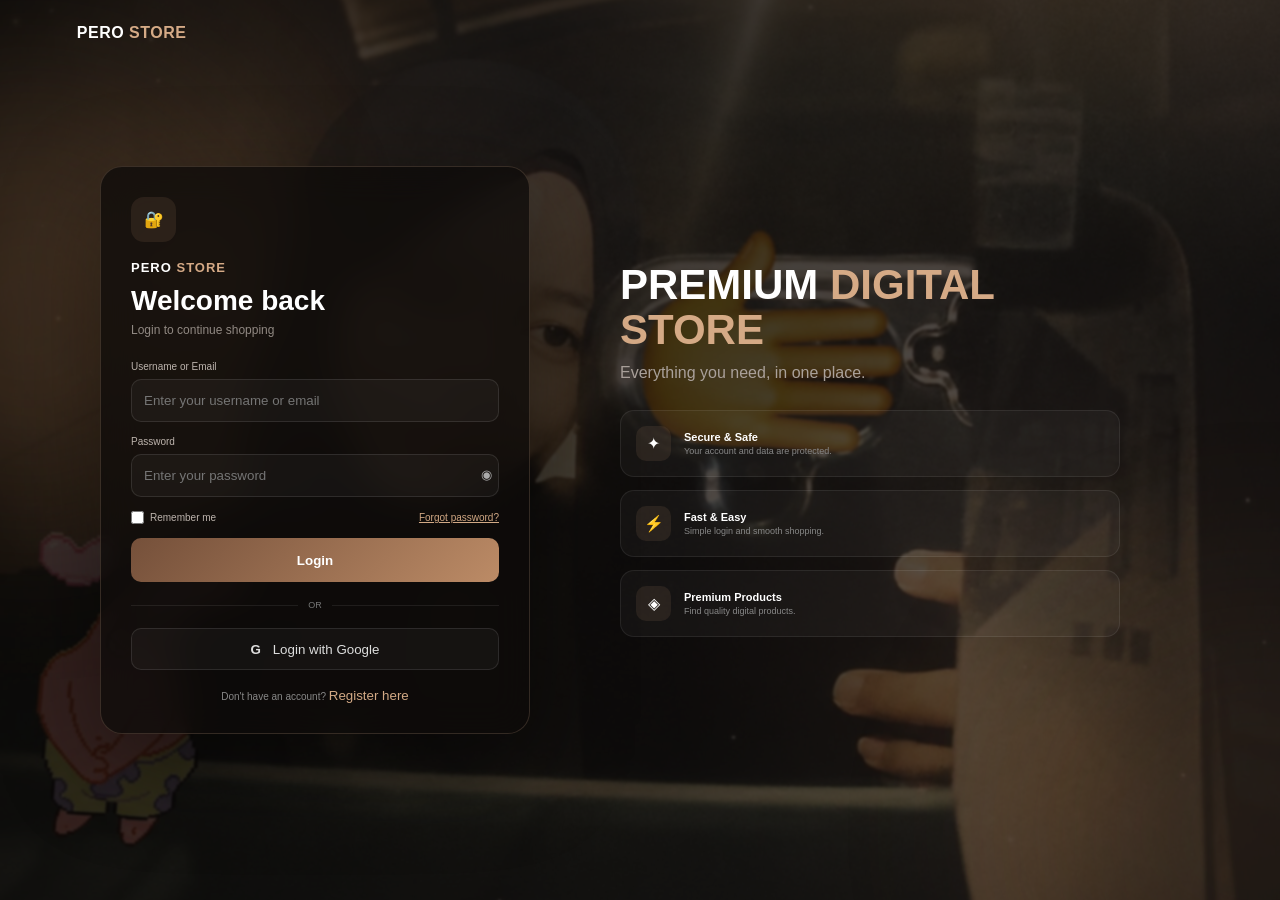
==== store.html @ 730346b2 "Add files via upload" ====
<!doctype html><html lang="id"><head>
<meta charset="UTF-8"><meta name="viewport" content="width=device-width,initial-scale=1">
<title>PERO STORE — Products</title><link rel="stylesheet" href="store.css"></head><body>
<div class="bg"></div><div class="aura a1"></div><div class="aura a2"></div>
<header class="nav"><a class="brand" href="store.html">PERO <span>STORE</span></a>
<nav><a class="active" href="#products">Products</a></nav>
<div class="account"><div class="avatar" id="avatar">P</div><span id="userName">User</span><button id="logout">Logout</button></div></header>

<main>
<section class="hero"><div><small>WELCOME TO PERO STORE</small><h1>PERO STORE<br><span>PRODUCTS.</span></h1><p>Temukan produk digital pilihan dengan tampilan simpel, cepat, dan nyaman.</p></div></section>
<section class="toolbar" id="products-toolbar"><div><h2>Products</h2><p id="resultText"></p></div><div class="tools"><input id="search" placeholder="Search products..."></div></section>
<section class="products" id="products"></section>
</main>

<div class="modal" id="detailModal"><div class="modal-card detail"><button class="close" id="closeDetail">×</button>
<div class="detail-grid"><div class="detail-image" id="detailImage"></div><div class="detail-info"><span class="tag">DIGITAL PRODUCT</span><h2 id="detailName"></h2><p id="detailDesc"></p><h3>Pilih Paket</h3><div class="options" id="options"></div><div class="chosen-price" id="chosenPrice"></div><button class="buy-now" id="buyNow">Buy Now</button></div></div></div></div>

<div class="modal" id="checkoutModal"><div class="modal-card checkout"><button class="close" id="closeCheckout">×</button>
<small>PERO STORE CHECKOUT</small><h2>Complete your purchase</h2><p class="selected">Product: <b id="checkoutProduct"></b> · <b id="checkoutPrice"></b></p>

<div class="payment-section">
<h3>Choose Payment Method</h3><p class="payment-desc">Pilih metode pembayaran yang ingin kamu gunakan.</p>
<div class="payment-options">
<button class="payment-card" id="qrisPayment" type="button"><div class="payment-icon">▦</div><div class="payment-info"><b>QRIS</b><span>Scan QR untuk melakukan pembayaran</span></div><span class="payment-arrow">›</span></button>
<button class="payment-card" id="saweriaPayment" type="button"><div class="payment-icon">S</div><div class="payment-info"><b>Saweria</b><span>Lanjut ke halaman Saweria</span></div><span class="payment-arrow">›</span></button>
</div></div>

<div class="payment-panel" id="qrisPanel"><div class="maintenance-box"><div class="maintenance-icon">⚠</div><div><strong>QRIS MAINTENANCE</strong><p>Pembayaran menggunakan QRIS sedang dalam maintenance.</p></div></div><div class="step"><b>QRIS sementara tidak tersedia</b><p>Silakan gunakan metode pembayaran Saweria untuk sementara.</p></div></div>

<div class="payment-panel" id="saweriaPanel"><div class="saweria-box"><div class="saweria-logo">S</div><div><strong>SAWERIA</strong><p>Lanjut ke halaman Saweria untuk proses pembayaran.</p></div></div><a class="saweria-button" href="https://saweria.co/pero0" target="_blank" rel="noopener" id="openSaweria">Lanjut ke Saweria ↗</a></div>

<div class="after-payment"><div class="step"><b>1. Screenshot bukti pembayaran</b><p>Setelah pembayaran berhasil, screenshot bukti pembayaran kamu dengan jelas.</p></div><div class="step"><b>2. Kirim bukti pembayaran</b><p>Kirim bukti pembayaran dan beritahu product apa yang dibeli.</p><a class="wa" id="waButton" href="https://wa.me/6282385143705" target="_blank" rel="noopener">Kirim Bukti via WhatsApp ↗</a></div></div>
</div></div>
<div id="toast"></div><script src="store.js"></script></body></html>
---- store.css ----
*{box-sizing:border-box;margin:0;padding:0}html{scroll-behavior:smooth}body{font-family:Arial,sans-serif;background:#080706;color:#fff;min-height:100vh;overflow-x:hidden}.bg{position:fixed;inset:-3%;background:linear-gradient(115deg,rgba(8,7,6,.88),rgba(18,13,10,.72)),url("background.jpg") center/cover no-repeat;filter:blur(1.2px);transform:scale(1.02);z-index:-3}.bg:after{content:"";position:absolute;inset:0;background:radial-gradient(circle at 18% 25%,rgba(220,170,120,.13),transparent 28%),radial-gradient(circle at 80% 70%,rgba(150,110,80,.10),transparent 30%)}.aura{position:fixed;border-radius:50%;filter:blur(90px);pointer-events:none;z-index:-2}.a1{width:420px;height:420px;left:-180px;top:8%;background:rgba(196,137,91,.16)}.a2{width:500px;height:500px;right:-220px;bottom:-190px;background:rgba(122,92,67,.14)}body:before{content:"";position:fixed;inset:0;pointer-events:none;opacity:.35;background-image:radial-gradient(circle,rgba(255,255,255,.22) 1px,transparent 1px);background-size:90px 90px;mask-image:linear-gradient(to bottom,transparent,black 25%,black 75%,transparent)}.nav{height:70px;padding:0 6%;display:flex;align-items:center;gap:50px;background:rgba(8,7,6,.72);border-bottom:1px solid rgba(255,220,190,.10);backdrop-filter:blur(18px);position:sticky;top:0;z-index:10}.brand{font-size:21px;font-weight:900;color:#fff;text-decoration:none}.brand span{color:#d8b08c}.nav nav{display:flex;gap:28px}.nav nav a{color:#aaa;text-decoration:none;font-size:13px}.nav nav .active{color:#fff}.account{margin-left:auto;display:flex;align-items:center;gap:9px;font-size:12px}.account button{background:rgba(255,255,255,.045);border:1px solid rgba(255,255,255,.12);color:#ddd;border-radius:9px;padding:9px 12px;cursor:pointer}.avatar{width:32px;height:32px;border-radius:50%;display:grid;place-items:center;background:linear-gradient(135deg,#75533d,#d1a57e);font-weight:bold}main{width:min(1180px,90%);margin:auto}.hero{padding:55px 0 45px;display:flex;align-items:center}.hero small{color:#d3ad8d;letter-spacing:3px;font-size:10px}.hero h1{font-size:55px;line-height:1;margin:12px 0}.hero h1 span{color:#d4a77f;text-shadow:0 0 25px rgba(210,165,125,.28)}.hero p{color:#aaa19b;max-width:510px;line-height:1.6;font-size:13px}.toolbar{display:flex;justify-content:space-between;align-items:end;padding:20px 0;border-bottom:1px solid rgba(255,255,255,.08)}.toolbar h2{font-size:25px}.toolbar p{font-size:11px;color:#777}.tools{display:flex;gap:9px}.tools input,.tools select{height:40px;background:rgba(12,10,9,.84);border:1px solid rgba(210,170,135,.25);border-radius:8px;color:#ddd;padding:0 12px;outline:none}.products{display:grid;grid-template-columns:repeat(4,1fr);gap:18px;padding:24px 0 70px}.product{background:rgba(12,10,9,.82);border:1px solid rgba(220,180,145,.12);border-radius:14px;overflow:hidden;transition:.2s;backdrop-filter:blur(8px)}.product:hover{transform:translateY(-5px);border-color:rgba(220,180,145,.36);box-shadow:0 0 35px rgba(120,80,50,.14)}.cover{height:210px}.cover img{width:100%;height:100%;object-fit:cover}.product-body{padding:14px}.tag{font-size:9px;color:#d7b394;border:1px solid rgba(220,180,145,.18);background:rgba(180,130,90,.10);padding:4px 7px;border-radius:20px}.product h3{margin:10px 0 5px;font-size:15px}.product p{font-size:10px;color:#88818a;line-height:1.5}.price-row{display:flex;justify-content:space-between;align-items:center;margin-top:14px}.price{color:#d6b393;font-weight:800;font-size:12px}.buy,.buy-now{border:0;border-radius:8px;background:linear-gradient(135deg,#77513b,#bd8c67);color:#fff;padding:10px 13px;font-size:10px;font-weight:bold;cursor:pointer}.empty-products{grid-column:1/-1;padding:100px;text-align:center;border:1px dashed rgba(220,180,145,.22);border-radius:16px;color:#aaa}.modal{display:none;position:fixed;inset:0;background:rgba(0,0,0,.72);backdrop-filter:blur(10px);z-index:30;align-items:center;justify-content:center;padding:20px}.modal.show{display:flex}.modal-card{width:min(900px,100%);max-height:92vh;overflow:auto;background:rgba(12,10,9,.96);border:1px solid rgba(220,180,145,.20);border-radius:18px;box-shadow:0 30px 100px #000;position:relative;padding:28px}.close{position:absolute;right:16px;top:12px;background:rgba(255,255,255,.05);border:1px solid rgba(255,255,255,.10);color:#aaa;border-radius:8px;font-size:23px;width:35px;height:35px;cursor:pointer}.detail-grid{display:grid;grid-template-columns:1fr 1fr;gap:28px}.detail-image{height:390px;border-radius:14px;overflow:hidden}.detail-image img{width:100%;height:100%;object-fit:cover}.detail-info h2{font-size:30px;margin:10px 0}.detail-info p{color:#aaa;line-height:1.7;font-size:12px}.detail-info h3{font-size:13px;margin:20px 0 8px}.options{display:flex;flex-direction:column;gap:9px}.option{display:flex;justify-content:space-between;align-items:center;text-align:left;background:#0d0b0a;border:1px solid rgba(255,255,255,.08);color:#fff;border-radius:10px;padding:13px;cursor:pointer}.option.selected{border-color:rgba(215,170,130,.60);background:rgba(180,130,90,.13);box-shadow:0 0 22px rgba(180,130,90,.10)}.option b,.option small{display:block}.option b{font-size:12px}.option small{font-size:9px;color:#888;margin-top:4px}.option strong{color:#d6ae8c}.chosen-price{font-size:24px;color:#d6b393;font-weight:900;margin:20px 0}.buy-now{width:100%;font-size:13px}.checkout{width:min(650px,100%)}.checkout>small{color:#d3ad8d;letter-spacing:2px;font-size:9px}.checkout h2{margin:8px 0}.selected{color:#aaa;font-size:12px;margin-bottom:18px}.payment-section{margin-top:12px}.payment-section h3{font-size:14px;margin-bottom:5px}.payment-desc{opacity:.62;font-size:12px;margin-bottom:14px}.payment-options{display:grid;gap:10px}.payment-card{width:100%;border:1px solid rgba(255,255,255,.09);background:rgba(255,255,255,.035);border-radius:15px;padding:14px;display:flex;align-items:center;gap:12px;text-align:left;color:#fff;cursor:pointer;transition:.2s}.payment-card:hover{transform:translateY(-2px);border-color:rgba(220,180,145,.34);background:rgba(255,255,255,.06)}.payment-icon{width:42px;height:42px;border-radius:12px;display:grid;place-items:center;font-weight:900;font-size:19px;background:rgba(210,170,130,.10);color:#dfbb9c}.payment-info{display:flex;flex-direction:column;gap:3px;flex:1}.payment-info b{font-size:14px}.payment-info span{font-size:11px;opacity:.52}.payment-arrow{font-size:24px;opacity:.4}.payment-panel{display:none;margin-top:14px;animation:fade .22s ease}.payment-panel.active{display:block}@keyframes fade{from{opacity:0;transform:translateY(5px)}to{opacity:1;transform:translateY(0)}}.maintenance-box{border:1px solid rgba(230,180,100,.45);background:rgba(220,160,70,.06);border-radius:16px;padding:16px;display:flex;align-items:center;gap:12px}.maintenance-icon{width:42px;height:42px;border-radius:12px;display:grid;place-items:center;background:rgba(230,180,100,.10);font-size:20px}.maintenance-box strong{font-size:13px}.maintenance-box p,.saweria-box p{margin-top:4px;font-size:11px;opacity:.58}.step{padding:15px;background:#0d0b0a;border:1px solid rgba(255,255,255,.08);border-radius:10px;margin:10px 0}.step b{display:block;font-size:11px;margin-bottom:6px}.step p{font-size:10px;color:#999;line-height:1.6}.saweria-box{border:1px solid rgba(255,255,255,.10);background:rgba(255,255,255,.035);border-radius:16px;padding:16px;display:flex;align-items:center;gap:12px;margin-bottom:11px}.saweria-logo{width:42px;height:42px;border-radius:12px;display:grid;place-items:center;font-weight:900;font-size:20px;background:rgba(255,255,255,.09);color:#eee}.saweria-box strong{font-size:13px}.saweria-button,.wa{display:flex;justify-content:center;align-items:center;width:100%;min-height:44px;border-radius:11px;text-decoration:none;color:#fff;background:linear-gradient(135deg,#77513b,#bd8c67);font-weight:700;font-size:11px;transition:.2s}.saweria-button:hover,.wa:hover{transform:translateY(-2px);filter:brightness(1.08)}.after-payment{margin-top:16px}.toast{display:none;position:fixed;right:20px;bottom:20px;background:#15110f;border:1px solid rgba(220,180,145,.22);padding:12px;border-radius:9px;z-index:50;font-size:11px}.toast.show{display:block}@media(max-width:850px){.products{grid-template-columns:repeat(2,1fr)}.hero h1{font-size:43px}.detail-grid{grid-template-columns:1fr}.detail-image{height:280px}}@media(max-width:550px){.nav nav{display:none}.products{grid-template-columns:1fr}.tools{width:100%}.tools input{flex:1}.toolbar{display:block}.hero{padding:35px 0}.hero h1{font-size:39px}.account span{display:none}}
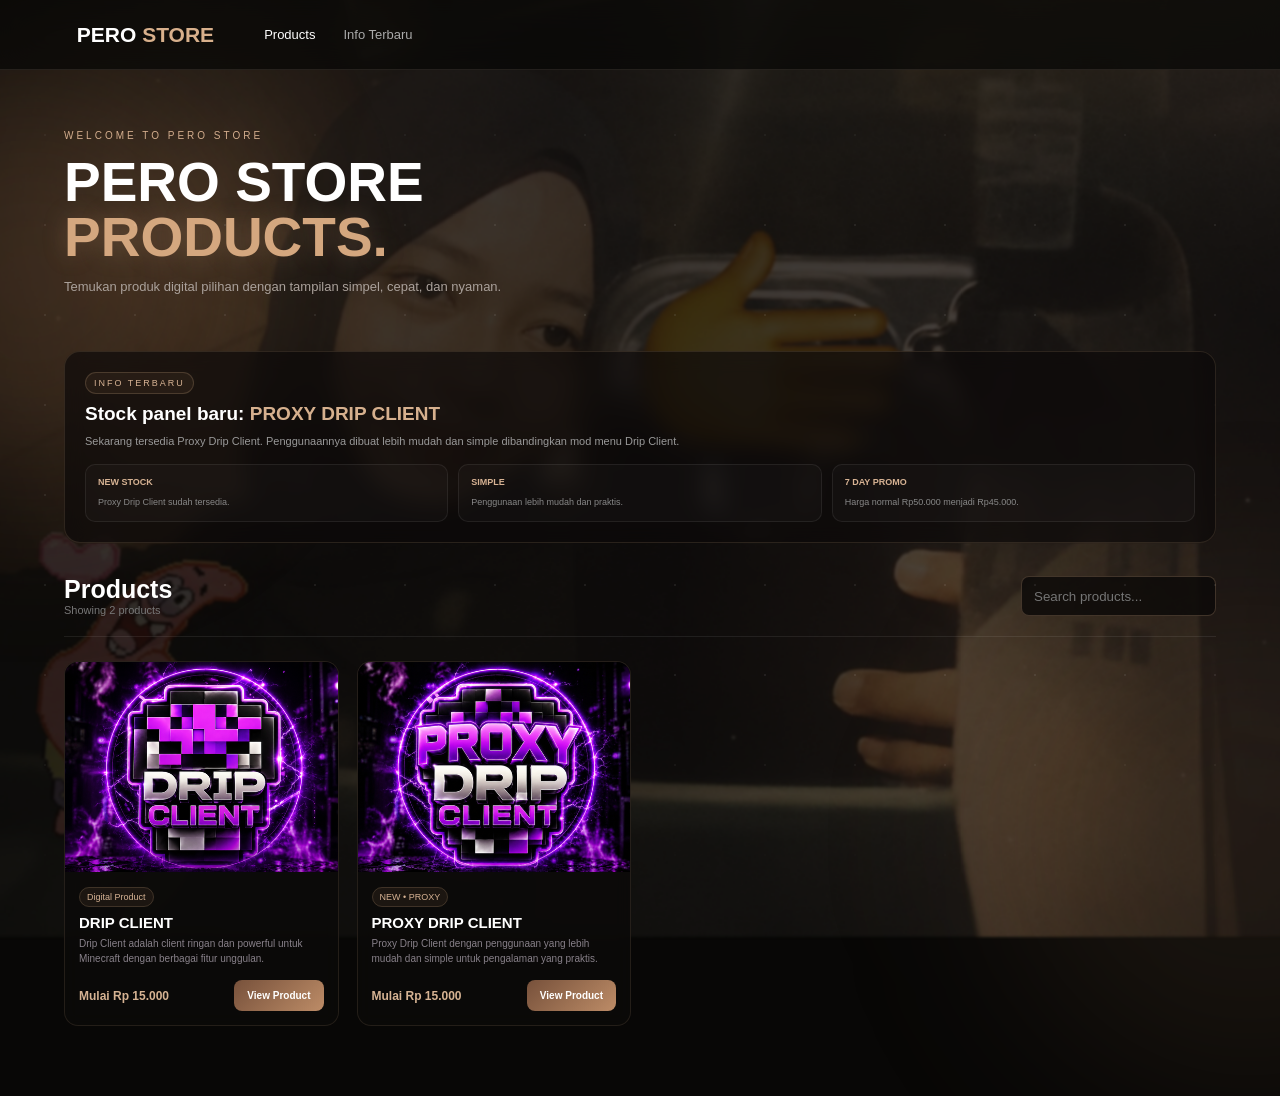
==== commit 320a8db4: "Add files via upload" ====
--- a/store.html
+++ b/store.html
@@ -2,12 +2,18 @@
 <meta charset="UTF-8"><meta name="viewport" content="width=device-width,initial-scale=1">
 <title>PERO STORE — Products</title><link rel="stylesheet" href="store.css"></head><body>
 <div class="bg"></div><div class="aura a1"></div><div class="aura a2"></div>
-<header class="nav"><a class="brand" href="store.html">PERO <span>STORE</span></a>
-<nav><a class="active" href="#products">Products</a></nav>
-<div class="account"><div class="avatar" id="avatar">P</div><span id="userName">User</span><button id="logout">Logout</button></div></header>
+<header class="nav"><a class="brand" href="index.html">PERO <span>STORE</span></a>
+<nav><a class="active" href="#products-toolbar">Products</a><a href="#latest-info">Info Terbaru</a></nav>
+</header>
 
 <main>
 <section class="hero"><div><small>WELCOME TO PERO STORE</small><h1>PERO STORE<br><span>PRODUCTS.</span></h1><p>Temukan produk digital pilihan dengan tampilan simpel, cepat, dan nyaman.</p></div></section>
+<section class="latest-info" id="latest-info">
+<div class="info-badge">INFO TERBARU</div>
+<h2>Stock panel baru: <span>PROXY DRIP CLIENT</span></h2>
+<p>Sekarang tersedia Proxy Drip Client. Penggunaannya dibuat lebih mudah dan simple dibandingkan mod menu Drip Client.</p>
+<div class="info-points"><div><b>NEW STOCK</b><small>Proxy Drip Client sudah tersedia.</small></div><div><b>SIMPLE</b><small>Penggunaan lebih mudah dan praktis.</small></div><div><b>7 DAY PROMO</b><small>Harga normal Rp50.000 menjadi Rp45.000.</small></div></div>
+</section>
 <section class="toolbar" id="products-toolbar"><div><h2>Products</h2><p id="resultText"></p></div><div class="tools"><input id="search" placeholder="Search products..."></div></section>
 <section class="products" id="products"></section>
 </main>
--- a/store.css
+++ b/store.css
@@ -1 +1,6 @@
 *{box-sizing:border-box;margin:0;padding:0}html{scroll-behavior:smooth}body{font-family:Arial,sans-serif;background:#080706;color:#fff;min-height:100vh;overflow-x:hidden}.bg{position:fixed;inset:-3%;background:linear-gradient(115deg,rgba(8,7,6,.88),rgba(18,13,10,.72)),url("background.jpg") center/cover no-repeat;filter:blur(1.2px);transform:scale(1.02);z-index:-3}.bg:after{content:"";position:absolute;inset:0;background:radial-gradient(circle at 18% 25%,rgba(220,170,120,.13),transparent 28%),radial-gradient(circle at 80% 70%,rgba(150,110,80,.10),transparent 30%)}.aura{position:fixed;border-radius:50%;filter:blur(90px);pointer-events:none;z-index:-2}.a1{width:420px;height:420px;left:-180px;top:8%;background:rgba(196,137,91,.16)}.a2{width:500px;height:500px;right:-220px;bottom:-190px;background:rgba(122,92,67,.14)}body:before{content:"";position:fixed;inset:0;pointer-events:none;opacity:.35;background-image:radial-gradient(circle,rgba(255,255,255,.22) 1px,transparent 1px);background-size:90px 90px;mask-image:linear-gradient(to bottom,transparent,black 25%,black 75%,transparent)}.nav{height:70px;padding:0 6%;display:flex;align-items:center;gap:50px;background:rgba(8,7,6,.72);border-bottom:1px solid rgba(255,220,190,.10);backdrop-filter:blur(18px);position:sticky;top:0;z-index:10}.brand{font-size:21px;font-weight:900;color:#fff;text-decoration:none}.brand span{color:#d8b08c}.nav nav{display:flex;gap:28px}.nav nav a{color:#aaa;text-decoration:none;font-size:13px}.nav nav .active{color:#fff}.account{margin-left:auto;display:flex;align-items:center;gap:9px;font-size:12px}.account button{background:rgba(255,255,255,.045);border:1px solid rgba(255,255,255,.12);color:#ddd;border-radius:9px;padding:9px 12px;cursor:pointer}.avatar{width:32px;height:32px;border-radius:50%;display:grid;place-items:center;background:linear-gradient(135deg,#75533d,#d1a57e);font-weight:bold}main{width:min(1180px,90%);margin:auto}.hero{padding:55px 0 45px;display:flex;align-items:center}.hero small{color:#d3ad8d;letter-spacing:3px;font-size:10px}.hero h1{font-size:55px;line-height:1;margin:12px 0}.hero h1 span{color:#d4a77f;text-shadow:0 0 25px rgba(210,165,125,.28)}.hero p{color:#aaa19b;max-width:510px;line-height:1.6;font-size:13px}.toolbar{display:flex;justify-content:space-between;align-items:end;padding:20px 0;border-bottom:1px solid rgba(255,255,255,.08)}.toolbar h2{font-size:25px}.toolbar p{font-size:11px;color:#777}.tools{display:flex;gap:9px}.tools input,.tools select{height:40px;background:rgba(12,10,9,.84);border:1px solid rgba(210,170,135,.25);border-radius:8px;color:#ddd;padding:0 12px;outline:none}.products{display:grid;grid-template-columns:repeat(4,1fr);gap:18px;padding:24px 0 70px}.product{background:rgba(12,10,9,.82);border:1px solid rgba(220,180,145,.12);border-radius:14px;overflow:hidden;transition:.2s;backdrop-filter:blur(8px)}.product:hover{transform:translateY(-5px);border-color:rgba(220,180,145,.36);box-shadow:0 0 35px rgba(120,80,50,.14)}.cover{height:210px}.cover img{width:100%;height:100%;object-fit:cover}.product-body{padding:14px}.tag{font-size:9px;color:#d7b394;border:1px solid rgba(220,180,145,.18);background:rgba(180,130,90,.10);padding:4px 7px;border-radius:20px}.product h3{margin:10px 0 5px;font-size:15px}.product p{font-size:10px;color:#88818a;line-height:1.5}.price-row{display:flex;justify-content:space-between;align-items:center;margin-top:14px}.price{color:#d6b393;font-weight:800;font-size:12px}.buy,.buy-now{border:0;border-radius:8px;background:linear-gradient(135deg,#77513b,#bd8c67);color:#fff;padding:10px 13px;font-size:10px;font-weight:bold;cursor:pointer}.empty-products{grid-column:1/-1;padding:100px;text-align:center;border:1px dashed rgba(220,180,145,.22);border-radius:16px;color:#aaa}.modal{display:none;position:fixed;inset:0;background:rgba(0,0,0,.72);backdrop-filter:blur(10px);z-index:30;align-items:center;justify-content:center;padding:20px}.modal.show{display:flex}.modal-card{width:min(900px,100%);max-height:92vh;overflow:auto;background:rgba(12,10,9,.96);border:1px solid rgba(220,180,145,.20);border-radius:18px;box-shadow:0 30px 100px #000;position:relative;padding:28px}.close{position:absolute;right:16px;top:12px;background:rgba(255,255,255,.05);border:1px solid rgba(255,255,255,.10);color:#aaa;border-radius:8px;font-size:23px;width:35px;height:35px;cursor:pointer}.detail-grid{display:grid;grid-template-columns:1fr 1fr;gap:28px}.detail-image{height:390px;border-radius:14px;overflow:hidden}.detail-image img{width:100%;height:100%;object-fit:cover}.detail-info h2{font-size:30px;margin:10px 0}.detail-info p{color:#aaa;line-height:1.7;font-size:12px}.detail-info h3{font-size:13px;margin:20px 0 8px}.options{display:flex;flex-direction:column;gap:9px}.option{display:flex;justify-content:space-between;align-items:center;text-align:left;background:#0d0b0a;border:1px solid rgba(255,255,255,.08);color:#fff;border-radius:10px;padding:13px;cursor:pointer}.option.selected{border-color:rgba(215,170,130,.60);background:rgba(180,130,90,.13);box-shadow:0 0 22px rgba(180,130,90,.10)}.option b,.option small{display:block}.option b{font-size:12px}.option small{font-size:9px;color:#888;margin-top:4px}.option strong{color:#d6ae8c}.chosen-price{font-size:24px;color:#d6b393;font-weight:900;margin:20px 0}.buy-now{width:100%;font-size:13px}.checkout{width:min(650px,100%)}.checkout>small{color:#d3ad8d;letter-spacing:2px;font-size:9px}.checkout h2{margin:8px 0}.selected{color:#aaa;font-size:12px;margin-bottom:18px}.payment-section{margin-top:12px}.payment-section h3{font-size:14px;margin-bottom:5px}.payment-desc{opacity:.62;font-size:12px;margin-bottom:14px}.payment-options{display:grid;gap:10px}.payment-card{width:100%;border:1px solid rgba(255,255,255,.09);background:rgba(255,255,255,.035);border-radius:15px;padding:14px;display:flex;align-items:center;gap:12px;text-align:left;color:#fff;cursor:pointer;transition:.2s}.payment-card:hover{transform:translateY(-2px);border-color:rgba(220,180,145,.34);background:rgba(255,255,255,.06)}.payment-icon{width:42px;height:42px;border-radius:12px;display:grid;place-items:center;font-weight:900;font-size:19px;background:rgba(210,170,130,.10);color:#dfbb9c}.payment-info{display:flex;flex-direction:column;gap:3px;flex:1}.payment-info b{font-size:14px}.payment-info span{font-size:11px;opacity:.52}.payment-arrow{font-size:24px;opacity:.4}.payment-panel{display:none;margin-top:14px;animation:fade .22s ease}.payment-panel.active{display:block}@keyframes fade{from{opacity:0;transform:translateY(5px)}to{opacity:1;transform:translateY(0)}}.maintenance-box{border:1px solid rgba(230,180,100,.45);background:rgba(220,160,70,.06);border-radius:16px;padding:16px;display:flex;align-items:center;gap:12px}.maintenance-icon{width:42px;height:42px;border-radius:12px;display:grid;place-items:center;background:rgba(230,180,100,.10);font-size:20px}.maintenance-box strong{font-size:13px}.maintenance-box p,.saweria-box p{margin-top:4px;font-size:11px;opacity:.58}.step{padding:15px;background:#0d0b0a;border:1px solid rgba(255,255,255,.08);border-radius:10px;margin:10px 0}.step b{display:block;font-size:11px;margin-bottom:6px}.step p{font-size:10px;color:#999;line-height:1.6}.saweria-box{border:1px solid rgba(255,255,255,.10);background:rgba(255,255,255,.035);border-radius:16px;padding:16px;display:flex;align-items:center;gap:12px;margin-bottom:11px}.saweria-logo{width:42px;height:42px;border-radius:12px;display:grid;place-items:center;font-weight:900;font-size:20px;background:rgba(255,255,255,.09);color:#eee}.saweria-box strong{font-size:13px}.saweria-button,.wa{display:flex;justify-content:center;align-items:center;width:100%;min-height:44px;border-radius:11px;text-decoration:none;color:#fff;background:linear-gradient(135deg,#77513b,#bd8c67);font-weight:700;font-size:11px;transition:.2s}.saweria-button:hover,.wa:hover{transform:translateY(-2px);filter:brightness(1.08)}.after-payment{margin-top:16px}.toast{display:none;position:fixed;right:20px;bottom:20px;background:#15110f;border:1px solid rgba(220,180,145,.22);padding:12px;border-radius:9px;z-index:50;font-size:11px}.toast.show{display:block}@media(max-width:850px){.products{grid-template-columns:repeat(2,1fr)}.hero h1{font-size:43px}.detail-grid{grid-template-columns:1fr}.detail-image{height:280px}}@media(max-width:550px){.nav nav{display:none}.products{grid-template-columns:1fr}.tools{width:100%}.tools input{flex:1}.toolbar{display:block}.hero{padding:35px 0}.hero h1{font-size:39px}.account span{display:none}}
+
+/* INFO TERBARU */
+.latest-info{margin:8px 0 12px;padding:20px;border:1px solid rgba(220,180,145,.14);border-radius:16px;background:rgba(12,10,9,.68);backdrop-filter:blur(10px)}
+.info-badge{display:inline-block;font-size:9px;letter-spacing:2px;color:#d7b394;border:1px solid rgba(220,180,145,.20);background:rgba(180,130,90,.09);padding:5px 8px;border-radius:20px;margin-bottom:9px}
+.latest-info h2{font-size:19px;margin-bottom:7px}.latest-info h2 span{color:#d6b08e}.latest-info>p{color:#999;font-size:11px;line-height:1.65;max-width:760px}.info-points{display:grid;grid-template-columns:repeat(3,1fr);gap:10px;margin-top:14px}.info-points>div{padding:12px;border:1px solid rgba(255,255,255,.07);background:rgba(255,255,255,.025);border-radius:10px}.info-points b{display:block;font-size:9px;color:#d7b394;margin-bottom:4px}.info-points small{font-size:9px;color:#888;line-height:1.5}.option del{color:#777;text-decoration-thickness:2px;margin-right:3px}.option strong{white-space:nowrap}@media(max-width:650px){.info-points{grid-template-columns:1fr}.latest-info h2{font-size:17px}}
